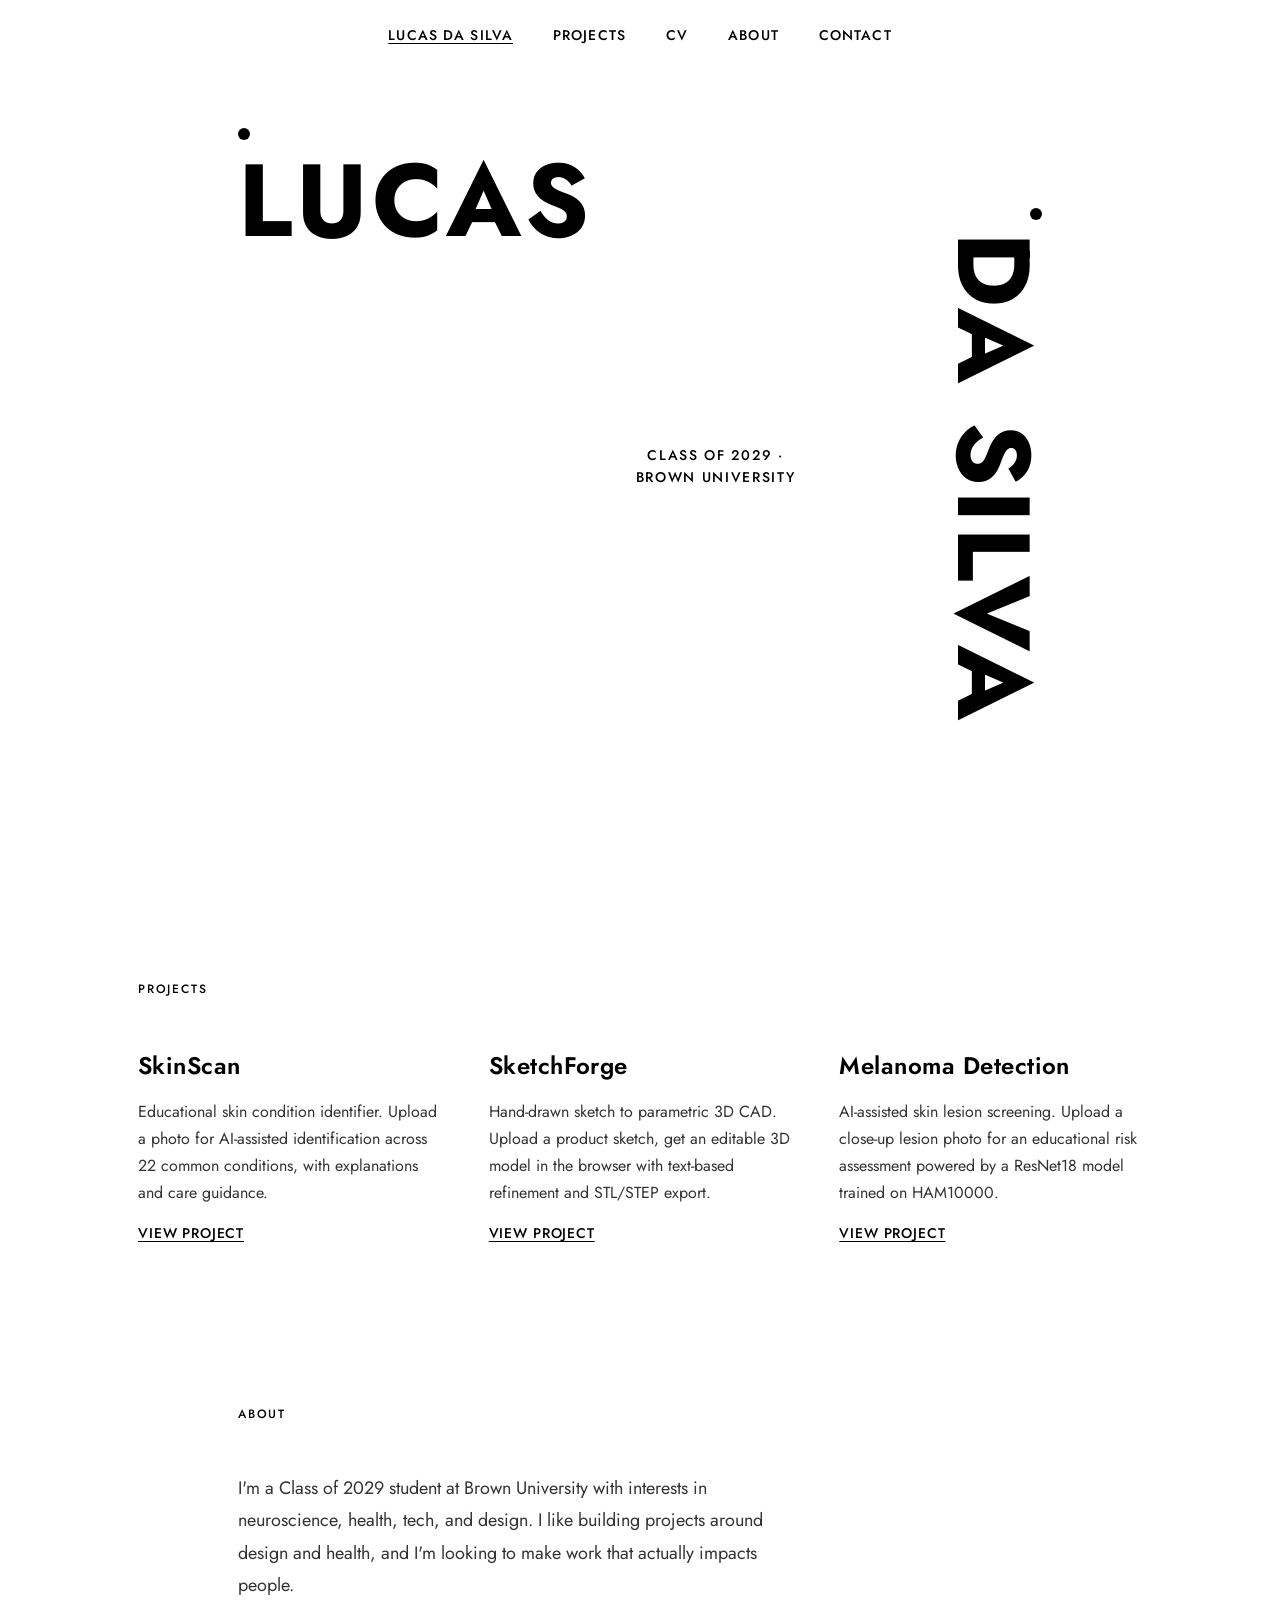
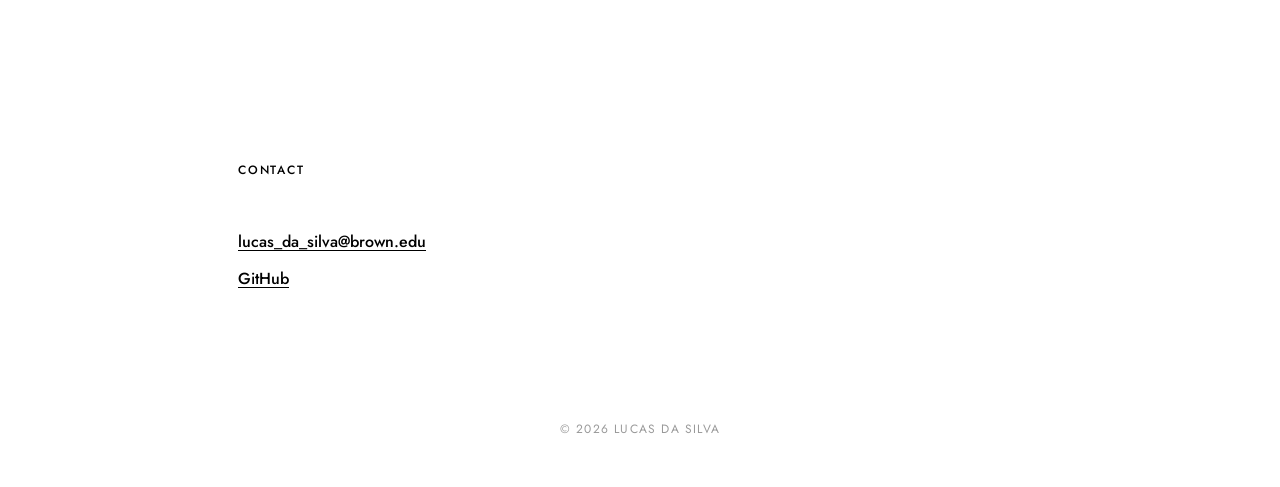
==== index.html @ 83ebcebb "Add dedicated CV page from resume. Include education, experience, leadership, skills, and coursework" ====
<!DOCTYPE html>
<html lang="en">
<head>
  <meta charset="UTF-8">
  <meta name="viewport" content="width=device-width, initial-scale=1.0">
  <title>Lucas da Silva</title>
  <link rel="preconnect" href="https://fonts.googleapis.com">
  <link rel="preconnect" href="https://fonts.gstatic.com" crossorigin>
  <link href="https://fonts.googleapis.com/css2?family=Jost:wght@400;500;600;700&display=swap" rel="stylesheet">
  <link rel="stylesheet" href="css/style.css">
</head>
<body>
  <header class="site-header">
    <nav class="nav">
      <a href="index.html" class="nav-link nav-link--active">Lucas da Silva</a>
      <a href="#projects" class="nav-link">Projects</a>
      <a href="cv.html" class="nav-link">CV</a>
      <a href="#about" class="nav-link">About</a>
      <a href="#contact" class="nav-link">Contact</a>
    </nav>
  </header>

  <main>
    <section class="hero" aria-label="Introduction">
      <div class="hero-name hero-name--left">
        <span class="hero-dot" aria-hidden="true"></span>
        <h1 class="hero-text">Lucas</h1>
      </div>

      <div class="hero-center">
        <p class="hero-tagline">Class of 2029 · Brown University</p>
      </div>

      <div class="hero-name hero-name--right">
        <span class="hero-dot" aria-hidden="true"></span>
        <h1 class="hero-text hero-text--vertical">da Silva</h1>
      </div>
    </section>

    <section id="projects" class="projects">
      <h2 class="section-label">Projects</h2>

      <div class="projects-grid">
        <article class="project">
          <h3 class="project-title">SkinScan</h3>
          <p class="project-desc">
            Educational skin condition identifier. Upload a photo for AI-assisted
            identification across 22 common conditions, with explanations and care guidance.
          </p>
          <a href="https://lucasdasilva8.github.io/skin-condition-detector/" class="project-link" target="_blank" rel="noopener noreferrer">View project</a>
        </article>

        <article class="project">
          <h3 class="project-title">SketchForge</h3>
          <p class="project-desc">
            Hand-drawn sketch to parametric 3D CAD. Upload a product sketch, get an
            editable 3D model in the browser with text-based refinement and STL/STEP export.
          </p>
          <a href="https://lucasdasilva8.github.io/sketchforge/" class="project-link" target="_blank" rel="noopener noreferrer">View project</a>
        </article>

        <article class="project">
          <h3 class="project-title">Melanoma Detection</h3>
          <p class="project-desc">
            AI-assisted skin lesion screening. Upload a close-up lesion photo for an
            educational risk assessment powered by a ResNet18 model trained on HAM10000.
          </p>
          <a href="https://lucasdasilva8.github.io/melanoma-detector/" class="project-link" target="_blank" rel="noopener noreferrer">View project</a>
        </article>
      </div>
    </section>

    <section id="about" class="about">
      <h2 class="section-label">About</h2>
      <p class="about-text">
        I'm a Class of 2029 student at Brown University with interests in neuroscience,
        health, tech, and design. I like building projects around design and health,
        and I'm looking to make work that actually impacts people.
      </p>
    </section>

    <section id="contact" class="contact">
      <h2 class="section-label">Contact</h2>
      <ul class="contact-list">
        <li><a href="mailto:lucas_da_silva@brown.edu">lucas_da_silva@brown.edu</a></li>
        <li><a href="https://github.com/lucasdasilva8" target="_blank" rel="noopener noreferrer">GitHub</a></li>
      </ul>
    </section>
  </main>

  <footer class="site-footer">
    <p>&copy; 2026 Lucas da Silva</p>
  </footer>
</body>
</html>
---- css/style.css ----
*,
*::before,
*::after {
  box-sizing: border-box;
  margin: 0;
  padding: 0;
}

html {
  scroll-behavior: smooth;
}

body {
  font-family: "Jost", sans-serif;
  font-weight: 400;
  font-size: 16px;
  line-height: 1.6;
  color: #000;
  background: #fff;
  min-height: 100vh;
}

a {
  color: inherit;
  text-decoration: underline;
  text-underline-offset: 3px;
  transition: opacity 0.2s ease;
}

a:hover {
  opacity: 0.6;
}

/* ── Header / Nav ── */

.site-header {
  position: fixed;
  top: 0;
  left: 0;
  right: 0;
  z-index: 100;
  background: #fff;
  padding: 1.5rem 2rem;
}

.nav {
  display: flex;
  justify-content: center;
  align-items: center;
  gap: 2.5rem;
  flex-wrap: wrap;
}

.nav-link {
  font-size: 0.875rem;
  font-weight: 500;
  letter-spacing: 0.08em;
  text-transform: uppercase;
  text-decoration: none;
}

.nav-link--active {
  text-decoration: underline;
}

/* ── Hero ── */

.hero {
  display: grid;
  grid-template-columns: 1fr auto 1fr;
  grid-template-rows: 1fr;
  align-items: center;
  min-height: 100vh;
  padding: 6rem 3rem 4rem;
  position: relative;
}

.hero-name {
  position: relative;
}

.hero-name--left {
  align-self: start;
  justify-self: start;
  padding-top: 2rem;
}

.hero-name--right {
  align-self: center;
  justify-self: end;
}

.hero-dot {
  display: block;
  width: 12px;
  height: 12px;
  background: #000;
  border-radius: 50%;
  margin-bottom: 0.75rem;
}

.hero-name--right .hero-dot {
  margin-left: auto;
  margin-right: 0;
}

.hero-text {
  font-size: clamp(3rem, 8vw, 7rem);
  font-weight: 700;
  letter-spacing: 0.04em;
  text-transform: uppercase;
  line-height: 0.95;
}

.hero-text--vertical {
  writing-mode: vertical-lr;
  text-orientation: mixed;
}

.hero-center {
  display: flex;
  align-items: center;
  justify-content: center;
  padding: 2rem;
}

.hero-tagline {
  font-size: 0.875rem;
  font-weight: 500;
  letter-spacing: 0.12em;
  text-transform: uppercase;
  text-align: center;
  max-width: 20ch;
}

/* ── Sections ── */

section {
  padding: 5rem 3rem;
  max-width: 900px;
  margin: 0 auto;
}

.section-label {
  font-size: 0.75rem;
  font-weight: 500;
  letter-spacing: 0.15em;
  text-transform: uppercase;
  margin-bottom: 3rem;
}

/* ── Projects ── */

.projects {
  max-width: 1100px;
}

.projects-grid {
  display: grid;
  grid-template-columns: repeat(3, 1fr);
  gap: 3rem;
}

.project {
  display: flex;
  flex-direction: column;
}

.project-title {
  font-size: 1.5rem;
  font-weight: 600;
  letter-spacing: 0.02em;
  margin-bottom: 0.75rem;
}

.project-desc {
  font-size: 1rem;
  font-weight: 400;
  line-height: 1.7;
  margin-bottom: 1rem;
  color: #333;
  flex: 1;
}

.project-link {
  font-size: 0.875rem;
  font-weight: 500;
  letter-spacing: 0.06em;
  text-transform: uppercase;
}

/* ── About ── */

.about-text {
  font-size: 1.125rem;
  line-height: 1.8;
  max-width: 50ch;
  color: #333;
}

/* ── Contact ── */

.contact-list {
  list-style: none;
  display: flex;
  flex-direction: column;
  gap: 0.75rem;
}

.contact-list a {
  font-size: 1rem;
  font-weight: 500;
}

/* ── CV page ── */

.cv-page {
  max-width: 820px;
  margin: 0 auto;
  padding: 7rem 3rem 4rem;
}

.cv-header {
  margin-bottom: 4rem;
}

.cv-title {
  font-size: clamp(2rem, 5vw, 3rem);
  font-weight: 700;
  letter-spacing: 0.04em;
  text-transform: uppercase;
  line-height: 1.1;
  margin-bottom: 0.75rem;
}

.cv-subtitle {
  font-size: 0.875rem;
  font-weight: 500;
  letter-spacing: 0.1em;
  text-transform: uppercase;
  margin-bottom: 0.75rem;
  color: #333;
}

.cv-contact {
  font-size: 0.9375rem;
  color: #333;
}

.cv-section {
  padding: 0;
  max-width: none;
  margin: 0 0 3.5rem;
}

.cv-section .section-label {
  margin-bottom: 1.75rem;
  padding-bottom: 0.75rem;
  border-bottom: 1px solid #000;
}

.cv-entry {
  margin-bottom: 2.25rem;
}

.cv-entry:last-child {
  margin-bottom: 0;
}

.cv-entry-head {
  display: flex;
  justify-content: space-between;
  align-items: flex-start;
  gap: 1.5rem;
  margin-bottom: 0.75rem;
}

.cv-org {
  font-size: 1.0625rem;
  font-weight: 600;
  letter-spacing: 0.01em;
  margin-bottom: 0.25rem;
}

.cv-role {
  font-size: 0.9375rem;
  color: #333;
}

.cv-meta {
  flex-shrink: 0;
  font-size: 0.8125rem;
  font-weight: 500;
  letter-spacing: 0.04em;
  text-align: right;
  white-space: nowrap;
  color: #555;
}

.cv-bullets {
  list-style: none;
  padding: 0;
}

.cv-bullets li {
  position: relative;
  padding-left: 1rem;
  margin-bottom: 0.4rem;
  font-size: 0.9375rem;
  line-height: 1.65;
  color: #333;
}

.cv-bullets li::before {
  content: "";
  position: absolute;
  left: 0;
  top: 0.65em;
  width: 4px;
  height: 4px;
  background: #000;
  border-radius: 50%;
}

.cv-skills p {
  font-size: 0.9375rem;
  line-height: 1.7;
  color: #333;
  margin-bottom: 0.85rem;
}

.cv-skills p:last-child {
  margin-bottom: 0;
}

.cv-skill-label {
  display: inline-block;
  min-width: 6.5rem;
  font-weight: 600;
  color: #000;
  margin-right: 0.5rem;
}

.cv-coursework {
  font-size: 0.9375rem;
  line-height: 1.7;
  color: #333;
}

/* ── Footer ── */

.site-footer {
  padding: 3rem;
  text-align: center;
}

.site-footer p {
  font-size: 0.75rem;
  letter-spacing: 0.1em;
  text-transform: uppercase;
  color: #999;
}

/* ── Responsive ── */

@media (max-width: 1024px) {
  .projects-grid {
    grid-template-columns: repeat(2, 1fr);
  }
}

@media (max-width: 768px) {
  .site-header {
    padding: 1rem 1.5rem;
  }

  .nav {
    gap: 1.25rem;
  }

  .nav-link {
    font-size: 0.75rem;
  }

  .hero {
    grid-template-columns: 1fr;
    grid-template-rows: auto auto auto;
    gap: 2rem;
    padding: 5rem 1.5rem 3rem;
    min-height: auto;
  }

  .hero-name--left,
  .hero-name--right {
    justify-self: start;
    align-self: start;
    padding-top: 0;
  }

  .hero-text--vertical {
    writing-mode: horizontal-tb;
    text-orientation: mixed;
  }

  .hero-name--right .hero-dot {
    margin-left: 0;
  }

  .hero-center {
    order: 3;
    justify-content: flex-start;
    padding: 0;
  }

  .hero-tagline {
    text-align: left;
  }

  section {
    padding: 3rem 1.5rem;
  }

  .projects-grid {
    grid-template-columns: 1fr;
    gap: 3rem;
  }

  .cv-page {
    padding: 5rem 1.5rem 3rem;
  }

  .cv-entry-head {
    flex-direction: column;
    gap: 0.35rem;
  }

  .cv-meta {
    text-align: left;
    white-space: normal;
  }
}

@media (max-width: 480px) {
  .hero-text {
    font-size: 2.5rem;
  }

  .nav {
    gap: 1rem;
  }
}
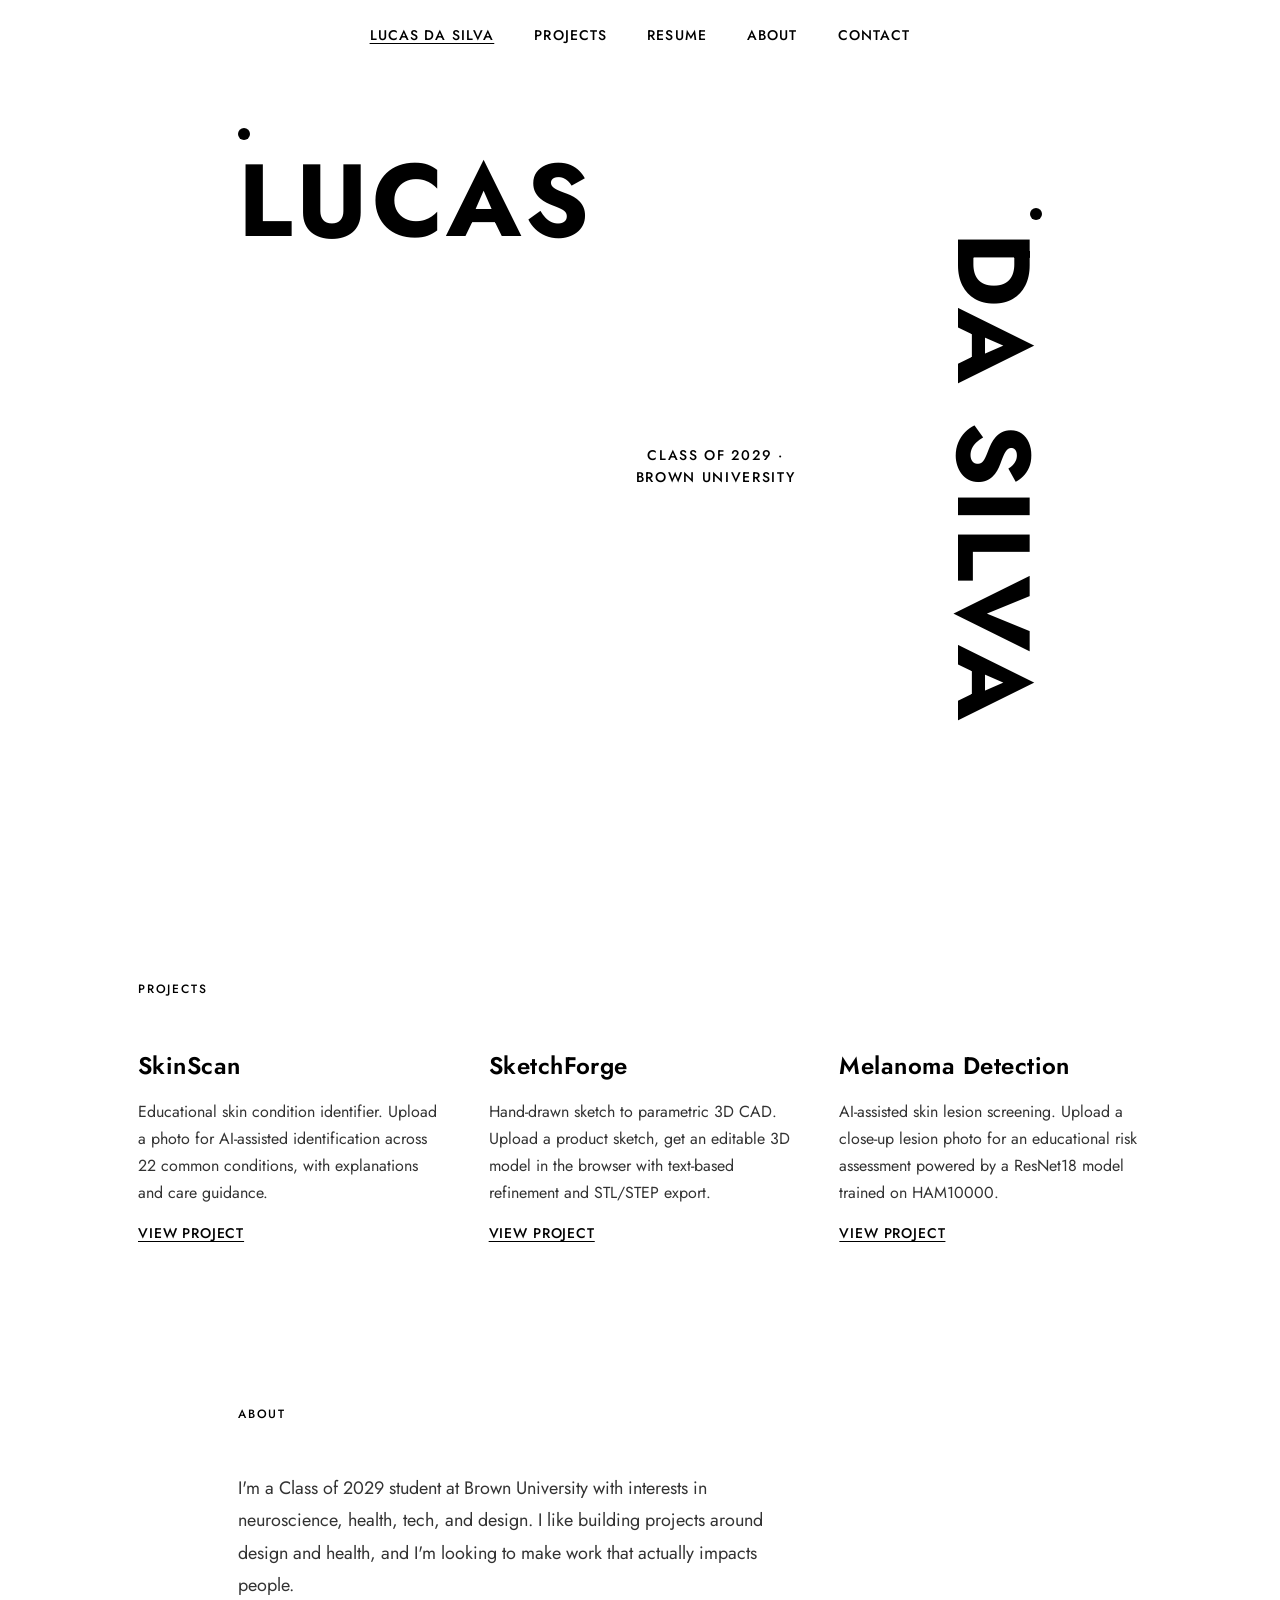
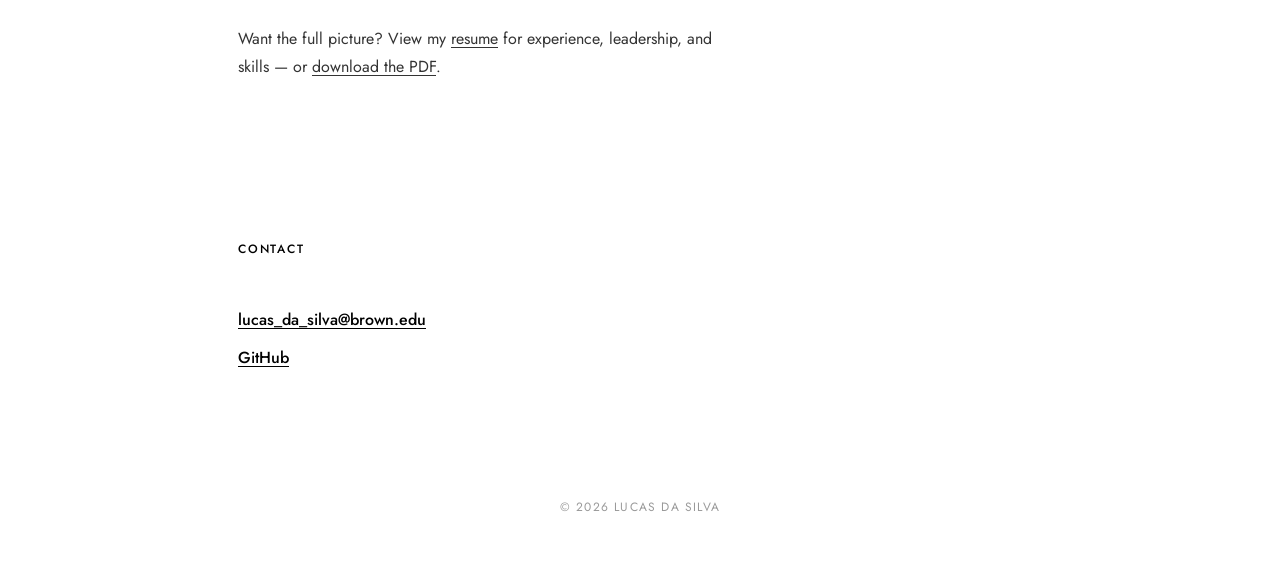
==== commit 9f1ae8bb: "Rename CV to Resume and highlight it near About. Make the resume easier to find in the nav and with " ====
--- a/index.html
+++ b/index.html
@@ -14,7 +14,7 @@
     <nav class="nav">
       <a href="index.html" class="nav-link nav-link--active">Lucas da Silva</a>
       <a href="#projects" class="nav-link">Projects</a>
-      <a href="cv.html" class="nav-link">CV</a>
+      <a href="resume.html" class="nav-link">Resume</a>
       <a href="#about" class="nav-link">About</a>
       <a href="#contact" class="nav-link">Contact</a>
     </nav>
@@ -77,6 +77,12 @@
         health, tech, and design. I like building projects around design and health,
         and I'm looking to make work that actually impacts people.
       </p>
+      <p class="about-resume">
+        Want the full picture? View my
+        <a href="resume.html">resume</a>
+        for experience, leadership, and skills — or
+        <a href="assets/Lucas-Da-Silva-Resume.pdf" download>download the PDF</a>.
+      </p>
     </section>
 
     <section id="contact" class="contact">
--- a/css/style.css
+++ b/css/style.css
@@ -194,6 +194,14 @@
 .about-text {
   font-size: 1.125rem;
   line-height: 1.8;
+  max-width: 50ch;
+  color: #333;
+}
+
+.about-resume {
+  margin-top: 1.5rem;
+  font-size: 1rem;
+  line-height: 1.7;
   max-width: 50ch;
   color: #333;
 }
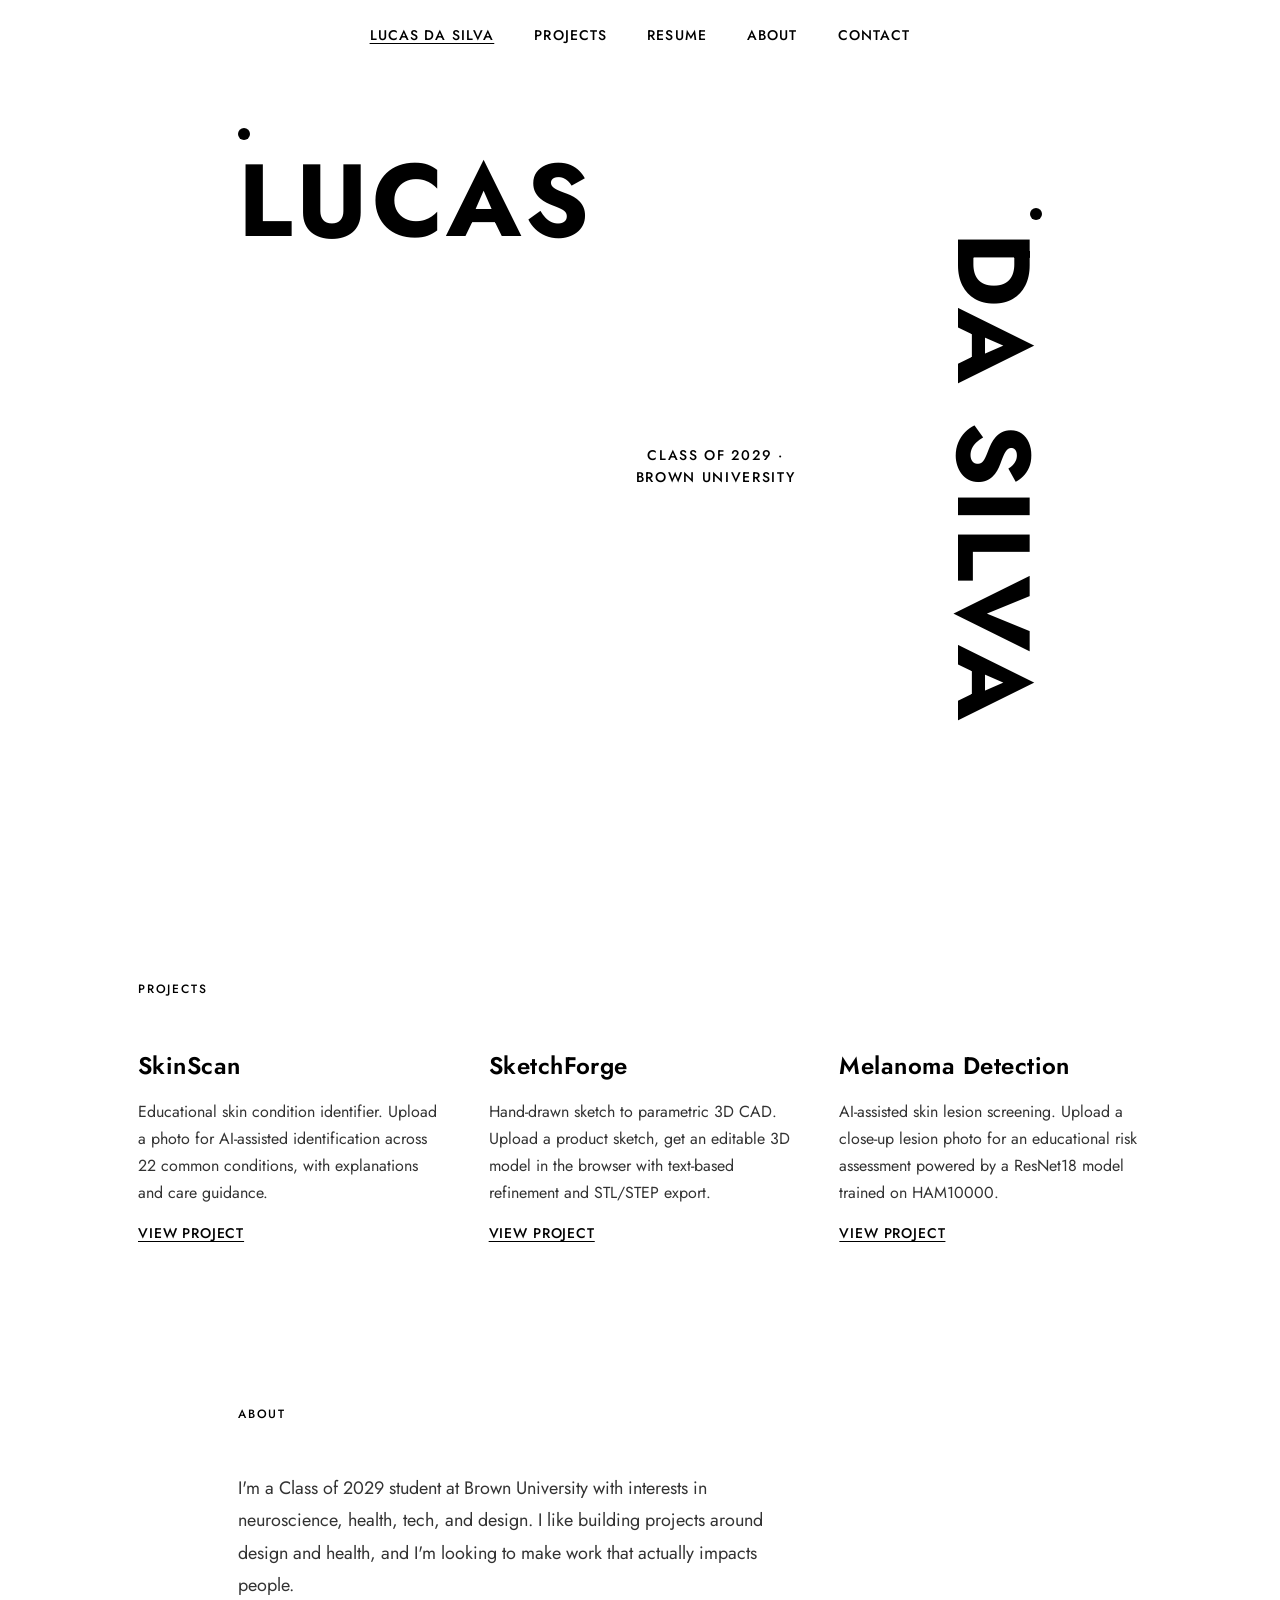
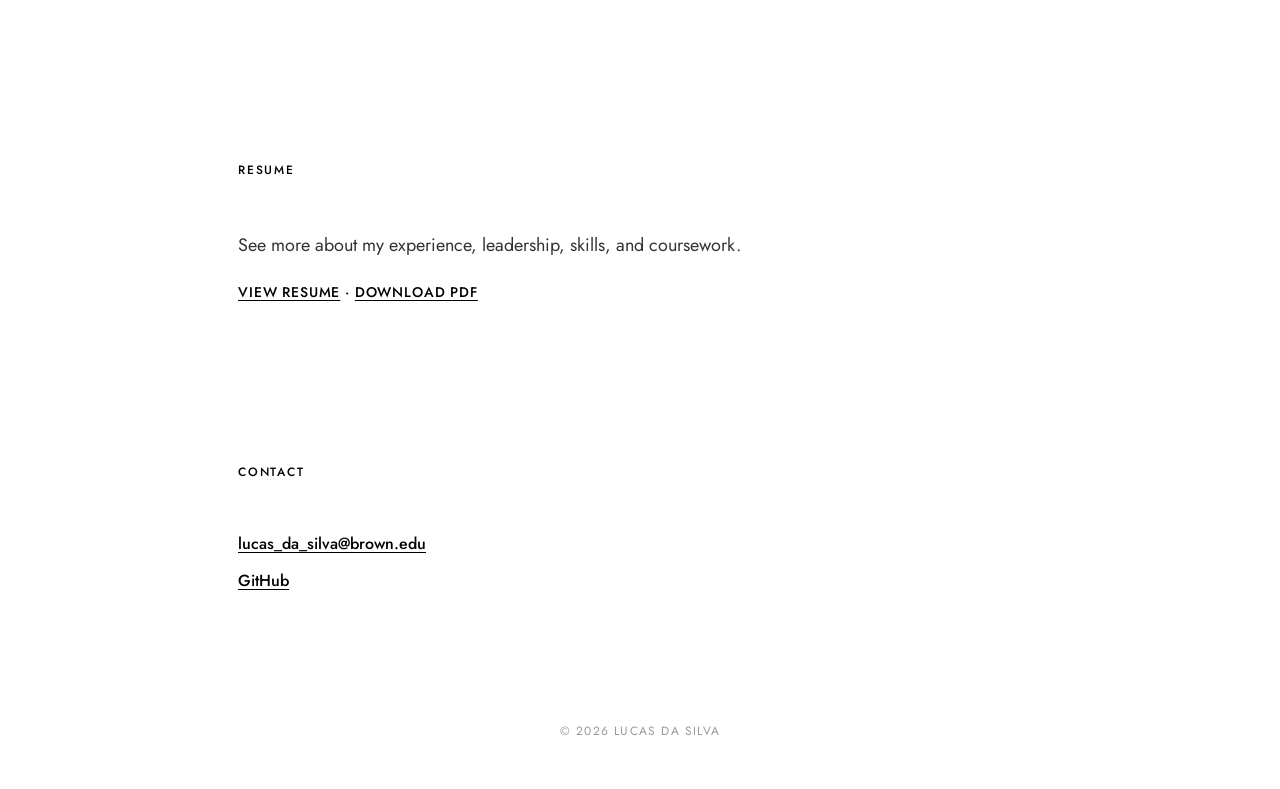
==== commit bd1321cc: "Add a Resume section under About on the homepage. Point visitors to experience, leadership, and skil" ====
--- a/index.html
+++ b/index.html
@@ -14,7 +14,7 @@
     <nav class="nav">
       <a href="index.html" class="nav-link nav-link--active">Lucas da Silva</a>
       <a href="#projects" class="nav-link">Projects</a>
-      <a href="resume.html" class="nav-link">Resume</a>
+      <a href="#resume" class="nav-link">Resume</a>
       <a href="#about" class="nav-link">About</a>
       <a href="#contact" class="nav-link">Contact</a>
     </nav>
@@ -77,11 +77,17 @@
         health, tech, and design. I like building projects around design and health,
         and I'm looking to make work that actually impacts people.
       </p>
-      <p class="about-resume">
-        Want the full picture? View my
-        <a href="resume.html">resume</a>
-        for experience, leadership, and skills — or
-        <a href="assets/Lucas-Da-Silva-Resume.pdf" download>download the PDF</a>.
+    </section>
+
+    <section id="resume" class="resume-teaser">
+      <h2 class="section-label">Resume</h2>
+      <p class="about-text">
+        See more about my experience, leadership, skills, and coursework.
+      </p>
+      <p class="resume-teaser-links">
+        <a href="resume.html">View resume</a>
+        ·
+        <a href="assets/Lucas-Da-Silva-Resume.pdf" download>Download PDF</a>
       </p>
     </section>
 
--- a/css/style.css
+++ b/css/style.css
@@ -198,12 +198,12 @@
   color: #333;
 }
 
-.about-resume {
-  margin-top: 1.5rem;
-  font-size: 1rem;
-  line-height: 1.7;
-  max-width: 50ch;
-  color: #333;
+.resume-teaser-links {
+  margin-top: 1.25rem;
+  font-size: 0.875rem;
+  font-weight: 500;
+  letter-spacing: 0.06em;
+  text-transform: uppercase;
 }
 
 /* ── Contact ── */
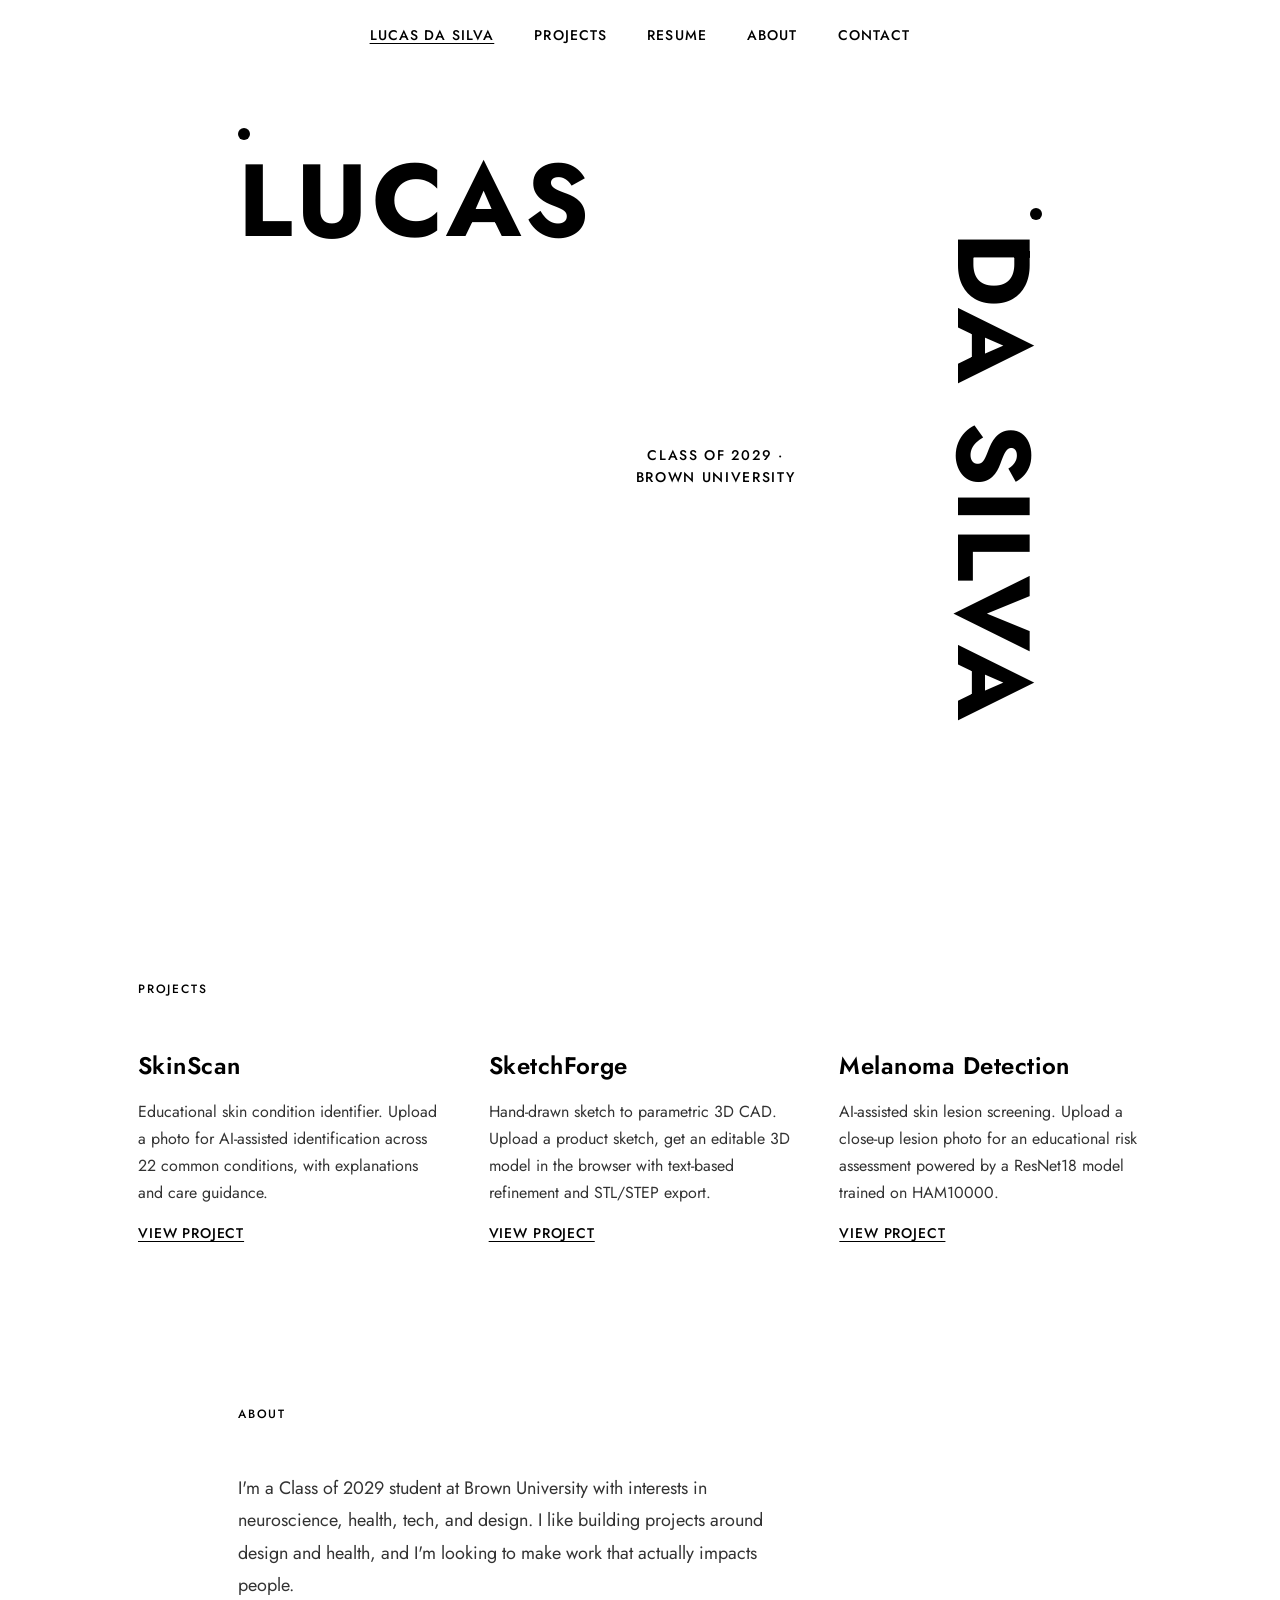
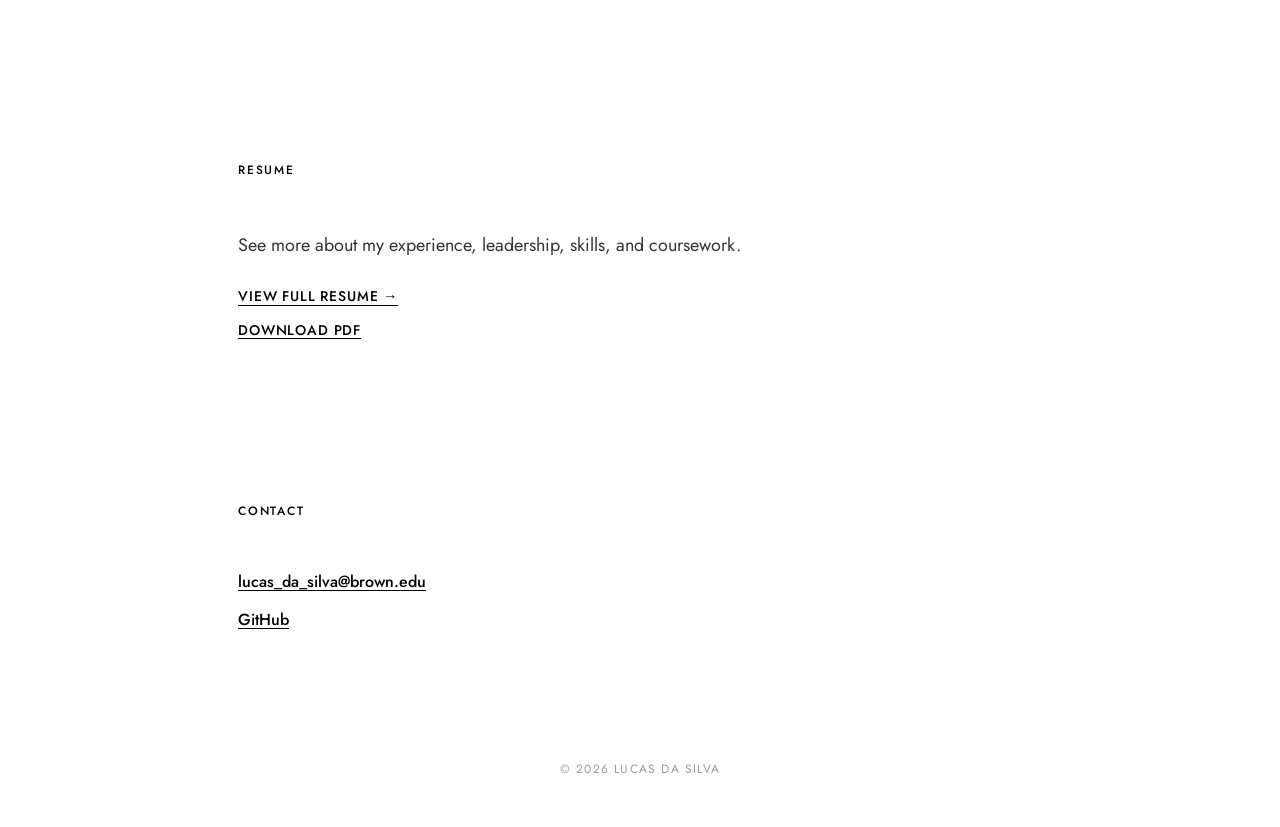
==== commit 1693003e: "Make the homepage Resume section easier to find. Clarify the call-to-action and add scroll padding s" ====
--- a/index.html
+++ b/index.html
@@ -85,8 +85,9 @@
         See more about my experience, leadership, skills, and coursework.
       </p>
       <p class="resume-teaser-links">
-        <a href="resume.html">View resume</a>
-        ·
+        <a class="resume-cta" href="resume.html">View full resume →</a>
+      </p>
+      <p class="resume-teaser-links resume-teaser-links--secondary">
         <a href="assets/Lucas-Da-Silva-Resume.pdf" download>Download PDF</a>
       </p>
     </section>
--- a/css/style.css
+++ b/css/style.css
@@ -8,6 +8,7 @@
 
 html {
   scroll-behavior: smooth;
+  scroll-padding-top: 5rem;
 }
 
 body {
@@ -199,11 +200,20 @@
 }
 
 .resume-teaser-links {
-  margin-top: 1.25rem;
+  margin-top: 1.5rem;
   font-size: 0.875rem;
   font-weight: 500;
   letter-spacing: 0.06em;
   text-transform: uppercase;
+}
+
+.resume-teaser-links--secondary {
+  margin-top: 0.75rem;
+}
+
+.resume-cta {
+  text-decoration: underline;
+  text-underline-offset: 4px;
 }
 
 /* ── Contact ── */
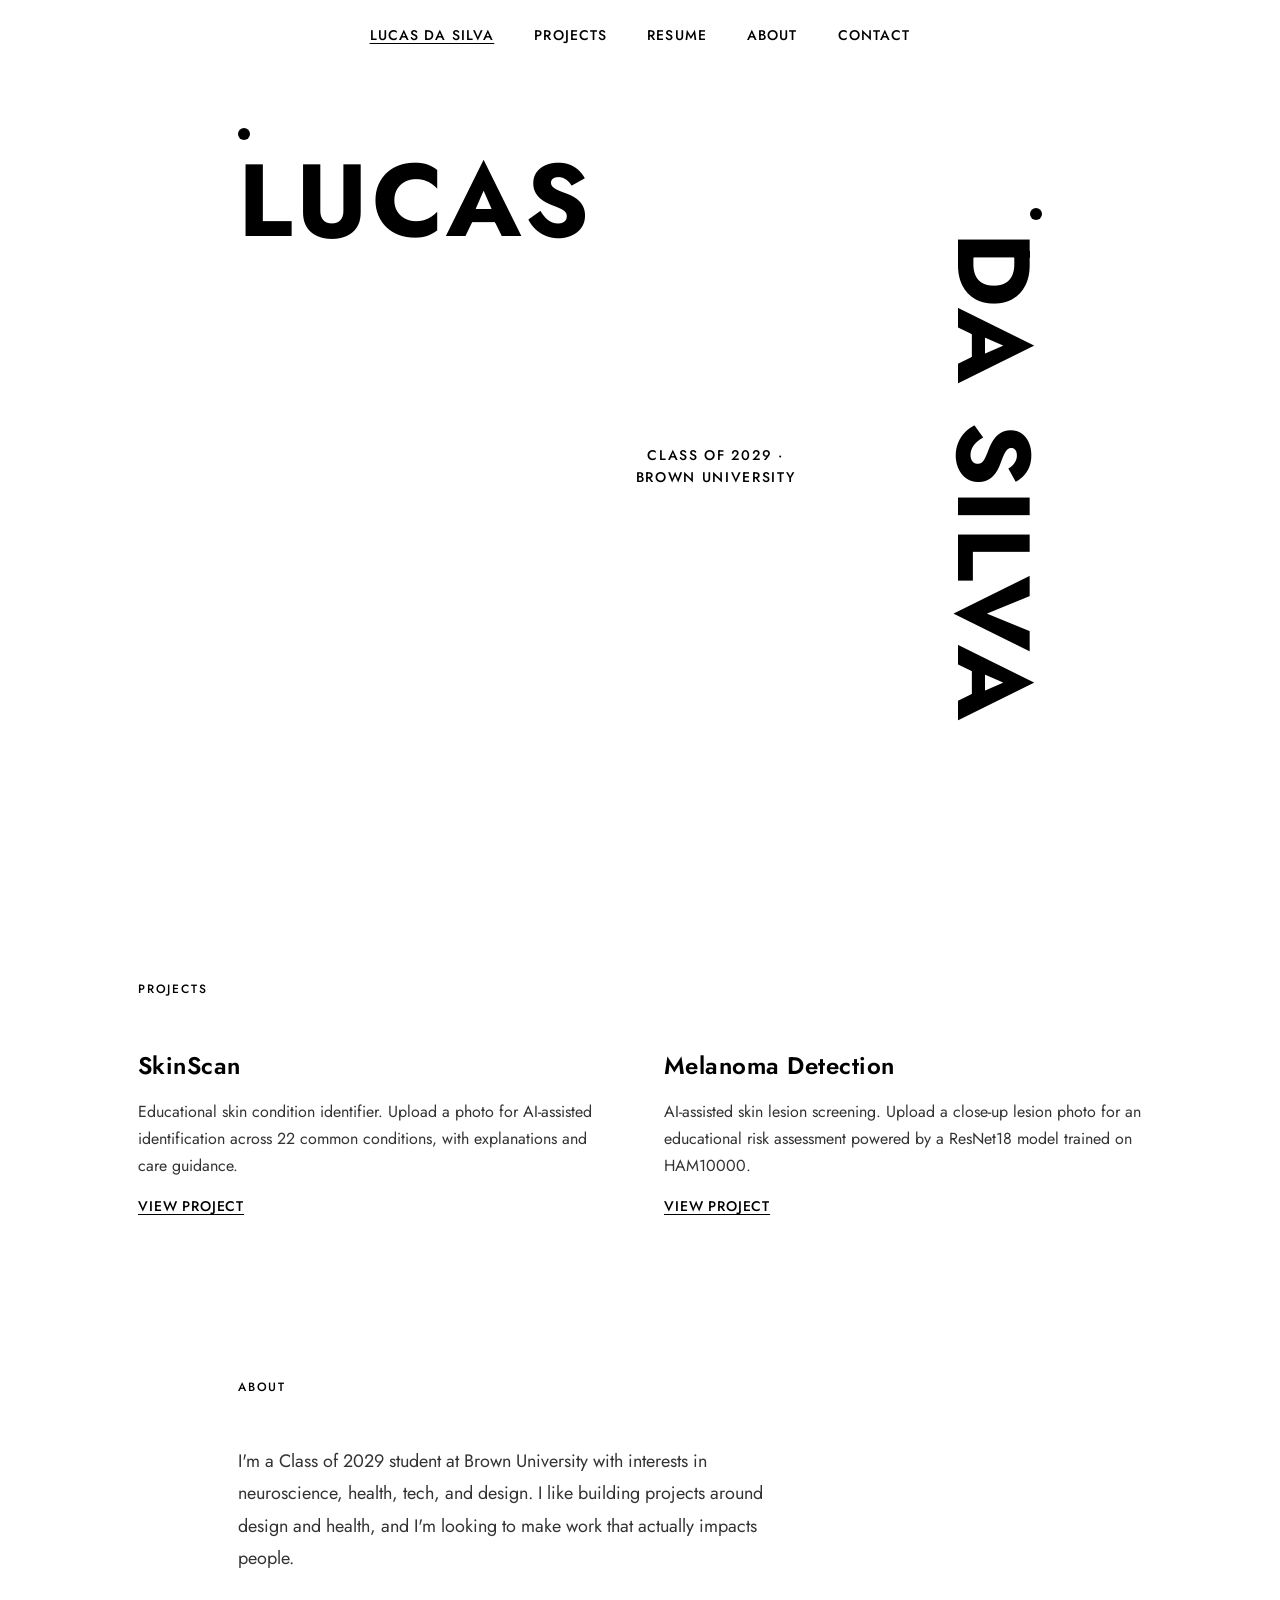
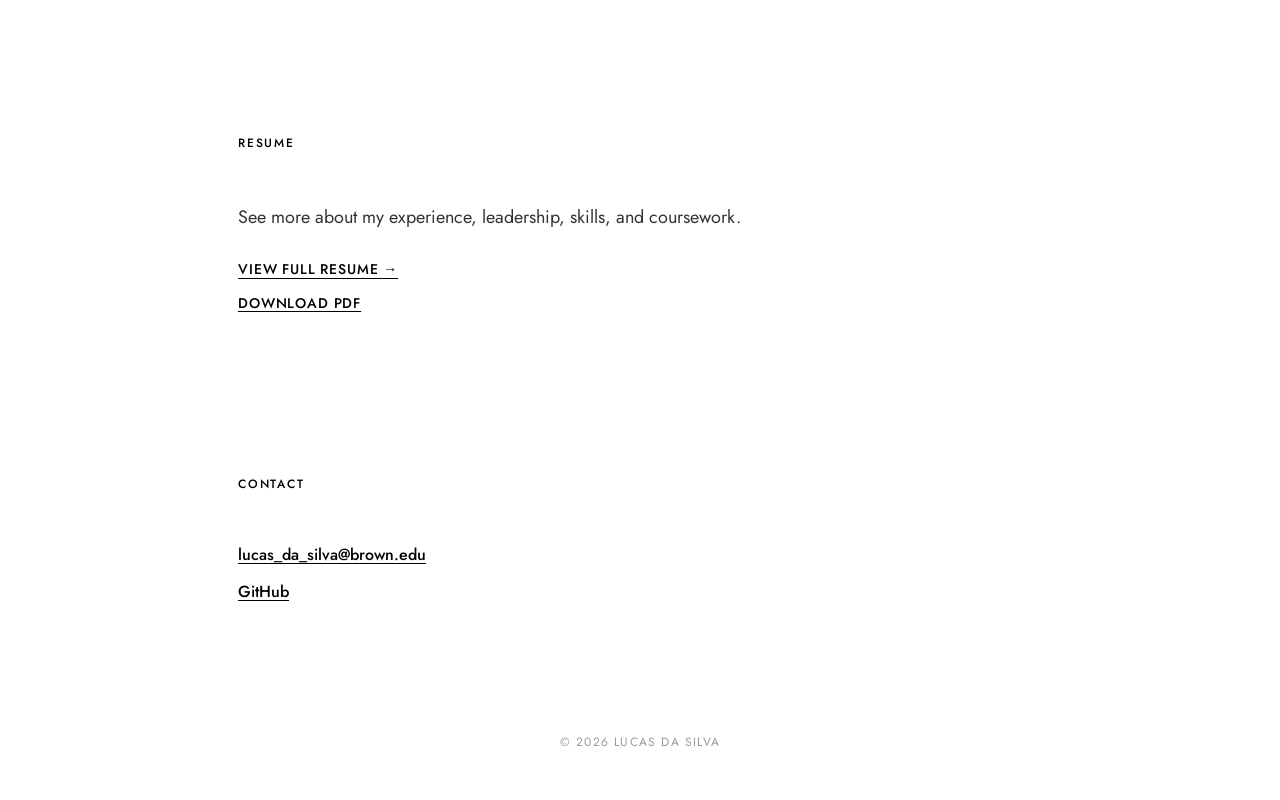
==== commit 778a77c7: "Remove SketchForge from the projects section for now. Co-authored-by: Cursor <cursoragent@cursor.com" ====
--- a/index.html
+++ b/index.html
@@ -51,15 +51,6 @@
         </article>
 
         <article class="project">
-          <h3 class="project-title">SketchForge</h3>
-          <p class="project-desc">
-            Hand-drawn sketch to parametric 3D CAD. Upload a product sketch, get an
-            editable 3D model in the browser with text-based refinement and STL/STEP export.
-          </p>
-          <a href="https://lucasdasilva8.github.io/sketchforge/" class="project-link" target="_blank" rel="noopener noreferrer">View project</a>
-        </article>
-
-        <article class="project">
           <h3 class="project-title">Melanoma Detection</h3>
           <p class="project-desc">
             AI-assisted skin lesion screening. Upload a close-up lesion photo for an
--- a/css/style.css
+++ b/css/style.css
@@ -158,7 +158,7 @@
 
 .projects-grid {
   display: grid;
-  grid-template-columns: repeat(3, 1fr);
+  grid-template-columns: 1fr 1fr;
   gap: 3rem;
 }
 
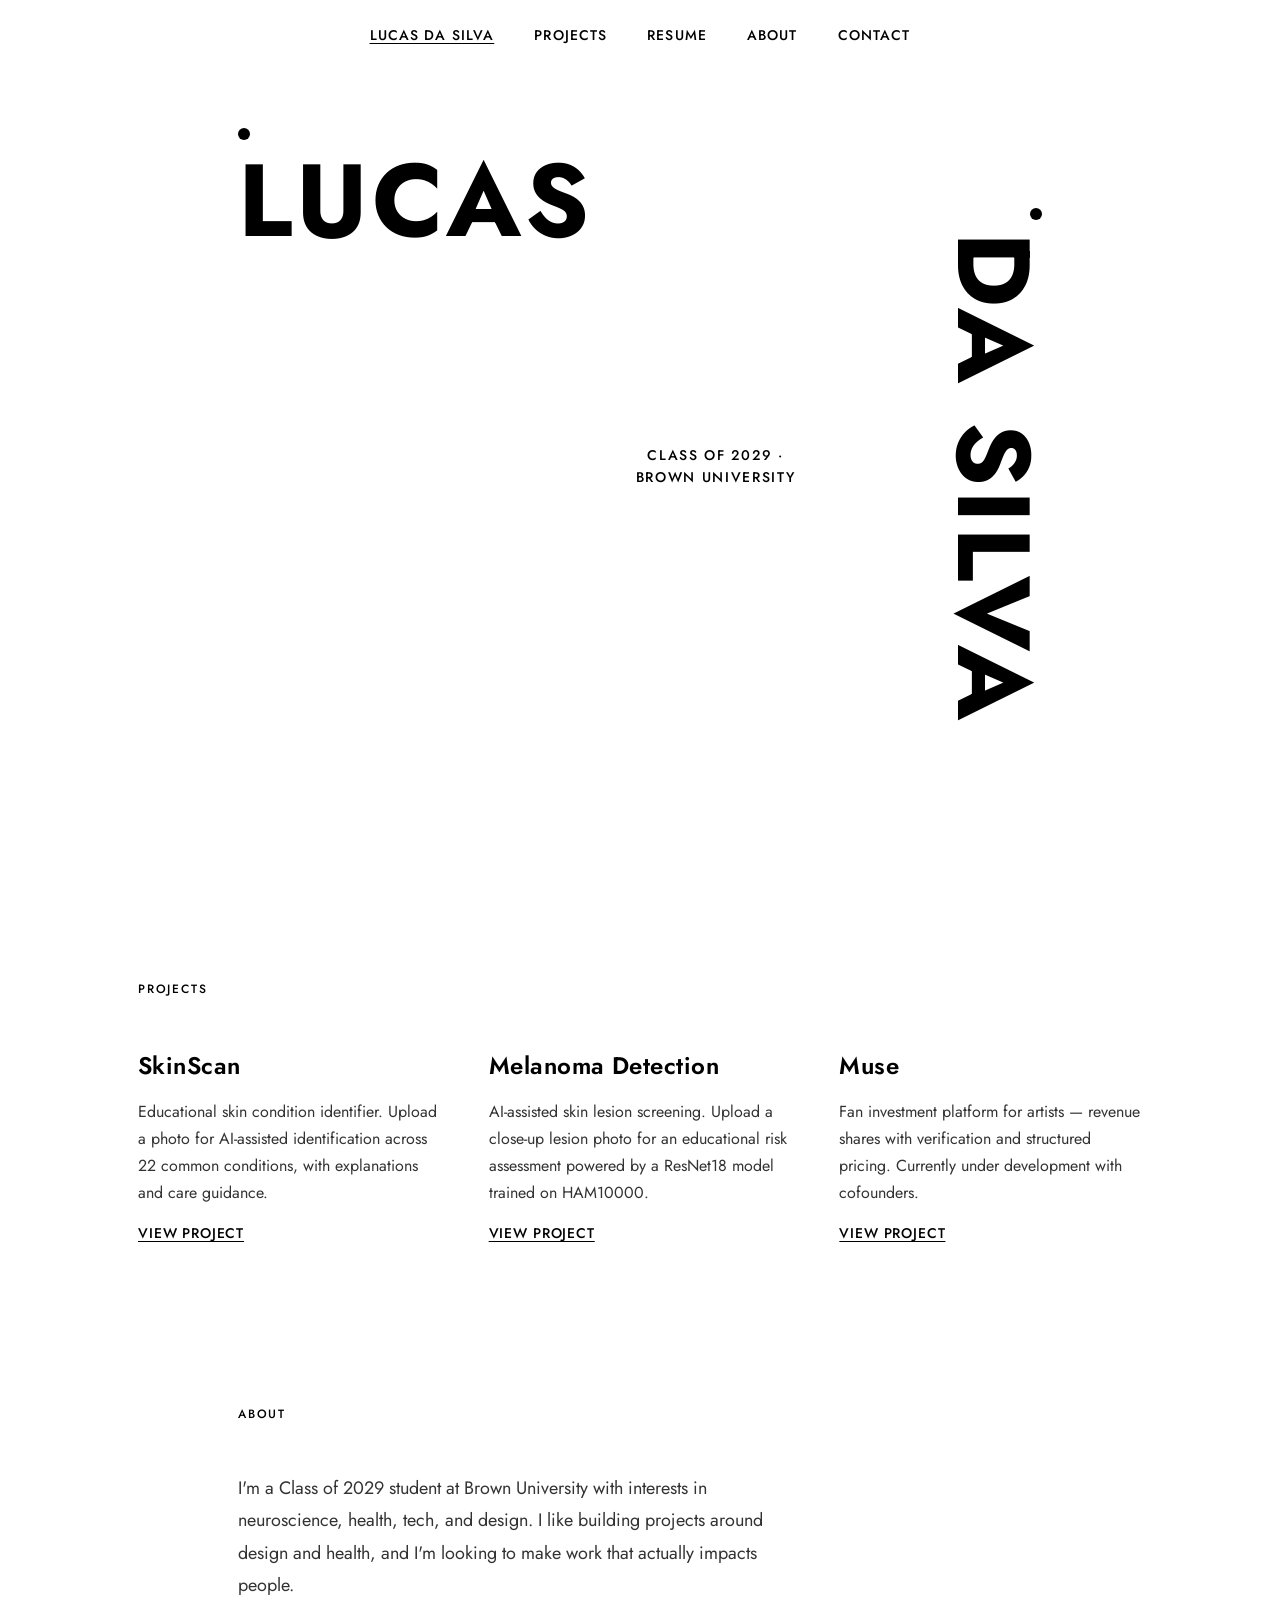
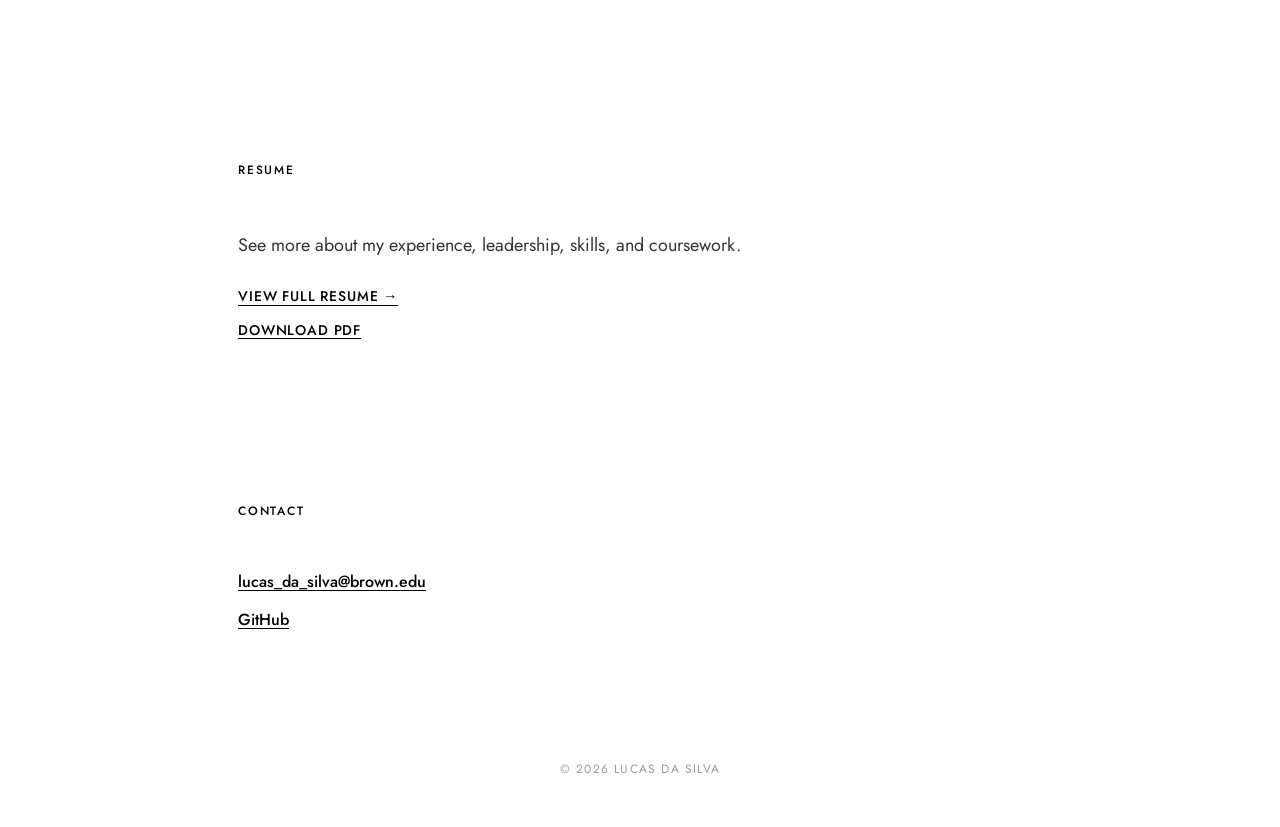
==== commit 9e8e3e17: "Add Muse to projects as under development with cofounders. Co-authored-by: Cursor <cursoragent@curso" ====
--- a/index.html
+++ b/index.html
@@ -58,6 +58,15 @@
           </p>
           <a href="https://lucasdasilva8.github.io/melanoma-detector/" class="project-link" target="_blank" rel="noopener noreferrer">View project</a>
         </article>
+
+        <article class="project">
+          <h3 class="project-title">Muse</h3>
+          <p class="project-desc">
+            Fan investment platform for artists — revenue shares with verification and
+            structured pricing. Currently under development with cofounders.
+          </p>
+          <a href="https://lucasdasilva8.github.io/Muse/" class="project-link" target="_blank" rel="noopener noreferrer">View project</a>
+        </article>
       </div>
     </section>
 
--- a/css/style.css
+++ b/css/style.css
@@ -158,7 +158,7 @@
 
 .projects-grid {
   display: grid;
-  grid-template-columns: 1fr 1fr;
+  grid-template-columns: repeat(3, 1fr);
   gap: 3rem;
 }
 
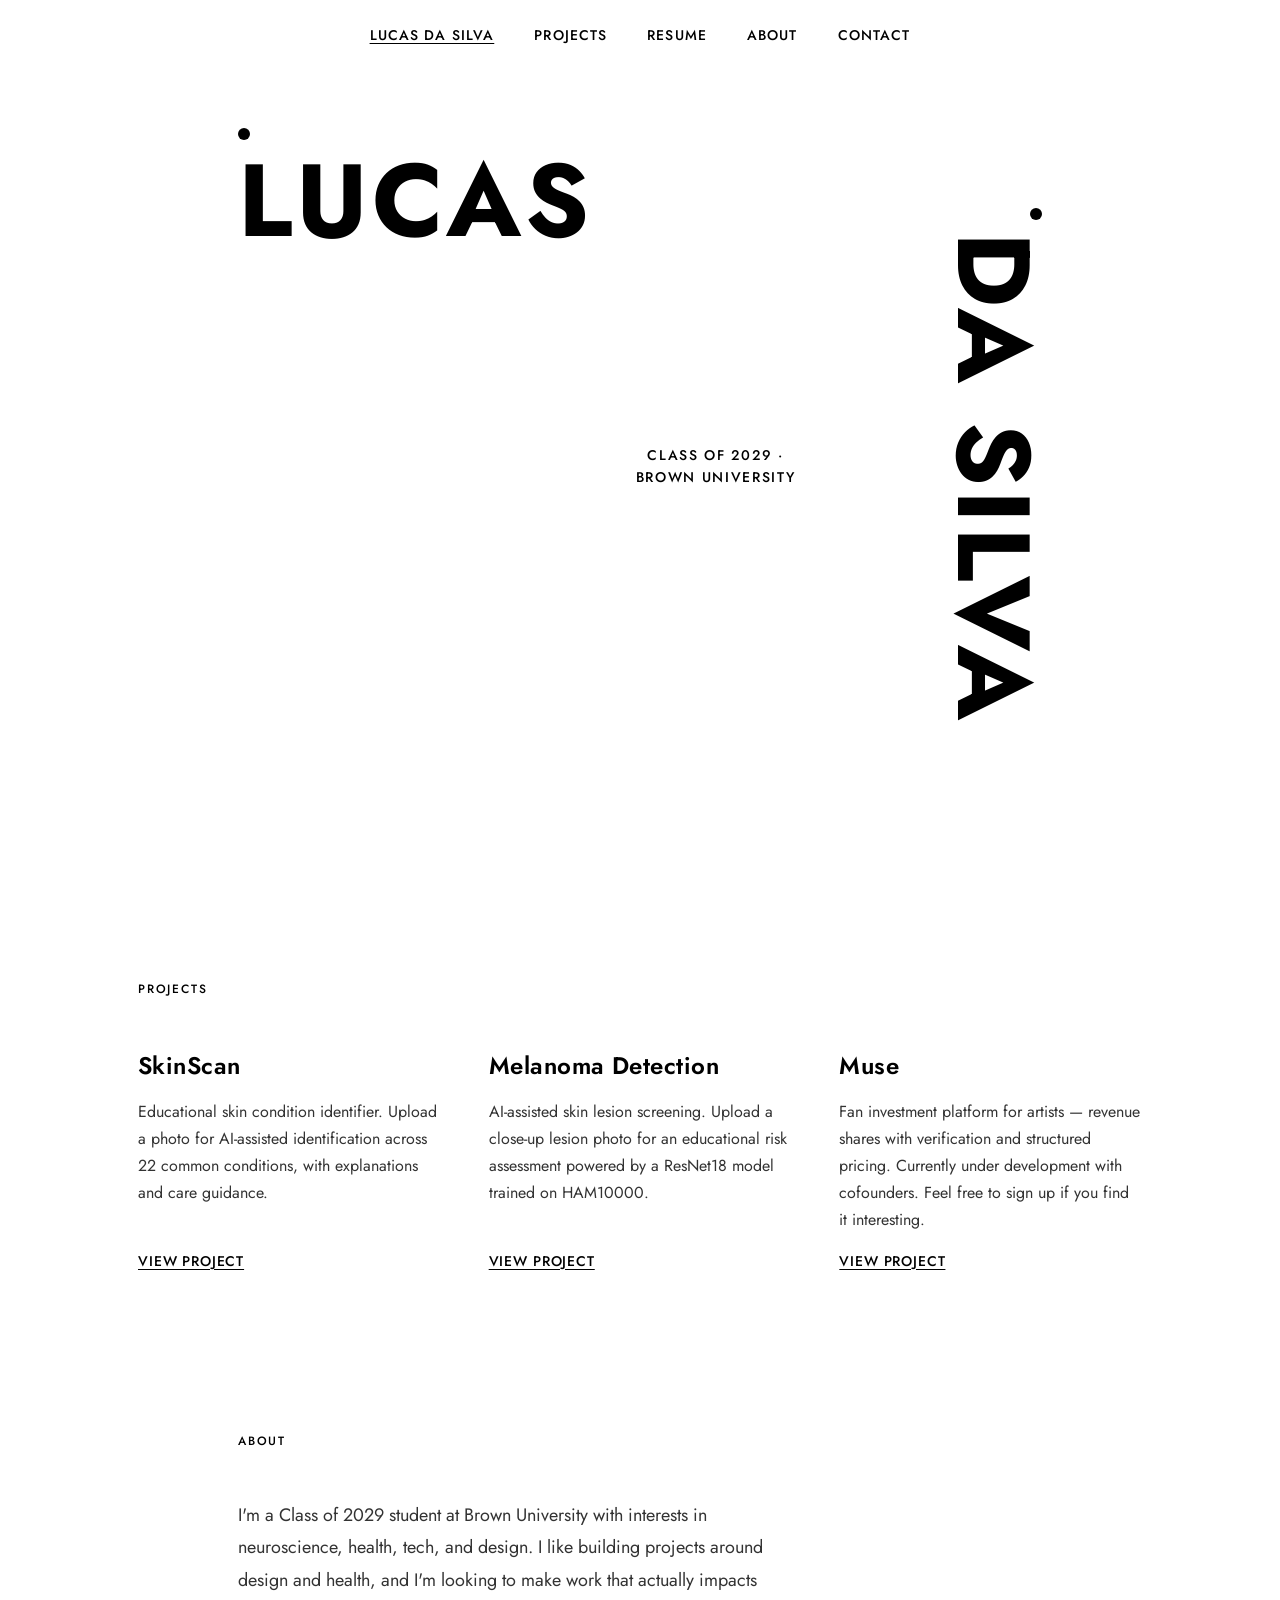
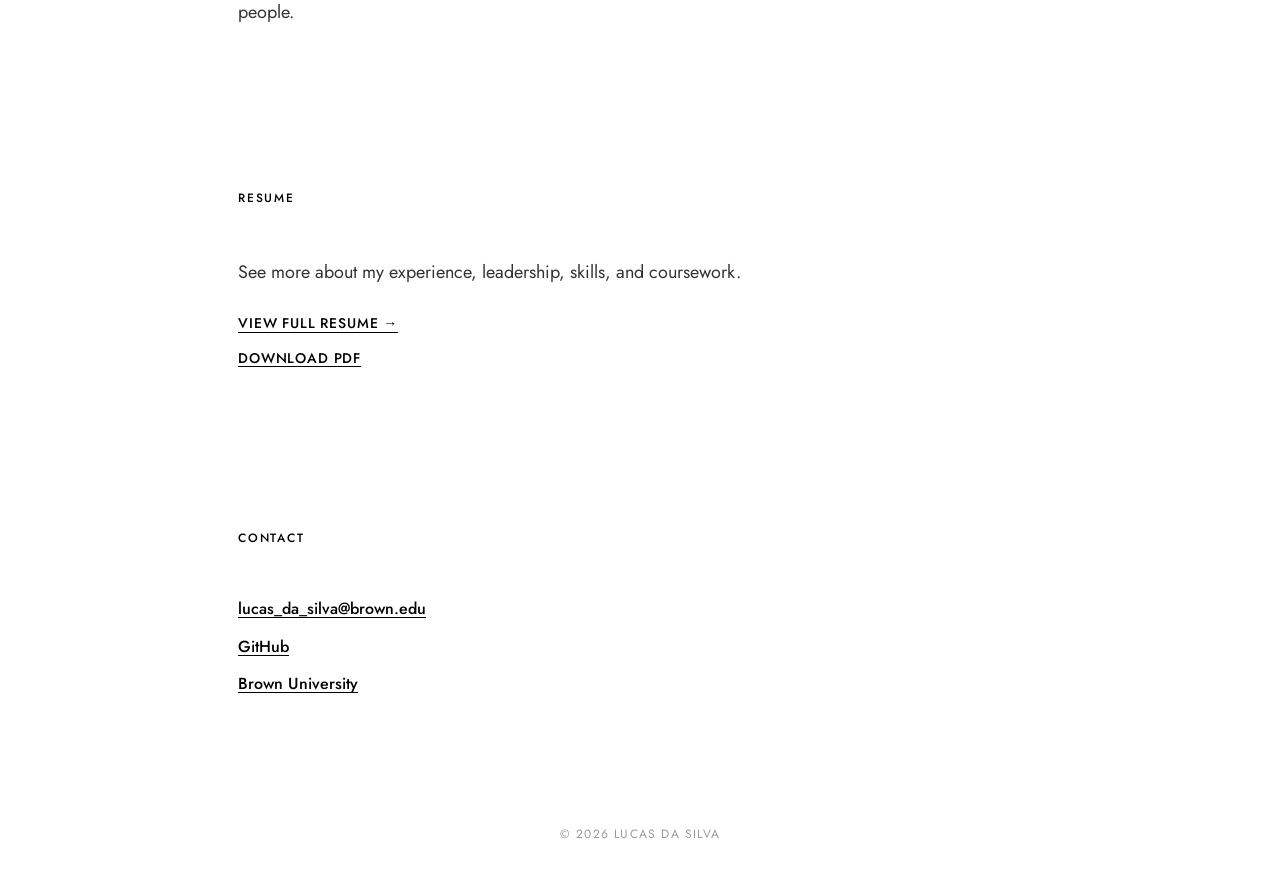
==== commit aa87ee52: "Add Muse signup note and Brown University contact link. Co-authored-by: Cursor <cursoragent@cursor.c" ====
--- a/index.html
+++ b/index.html
@@ -64,6 +64,7 @@
           <p class="project-desc">
             Fan investment platform for artists — revenue shares with verification and
             structured pricing. Currently under development with cofounders.
+            Feel free to sign up if you find it interesting.
           </p>
           <a href="https://lucasdasilva8.github.io/Muse/" class="project-link" target="_blank" rel="noopener noreferrer">View project</a>
         </article>
@@ -97,6 +98,7 @@
       <ul class="contact-list">
         <li><a href="mailto:lucas_da_silva@brown.edu">lucas_da_silva@brown.edu</a></li>
         <li><a href="https://github.com/lucasdasilva8" target="_blank" rel="noopener noreferrer">GitHub</a></li>
+        <li><a href="https://www.brown.edu/" target="_blank" rel="noopener noreferrer">Brown University</a></li>
       </ul>
     </section>
   </main>
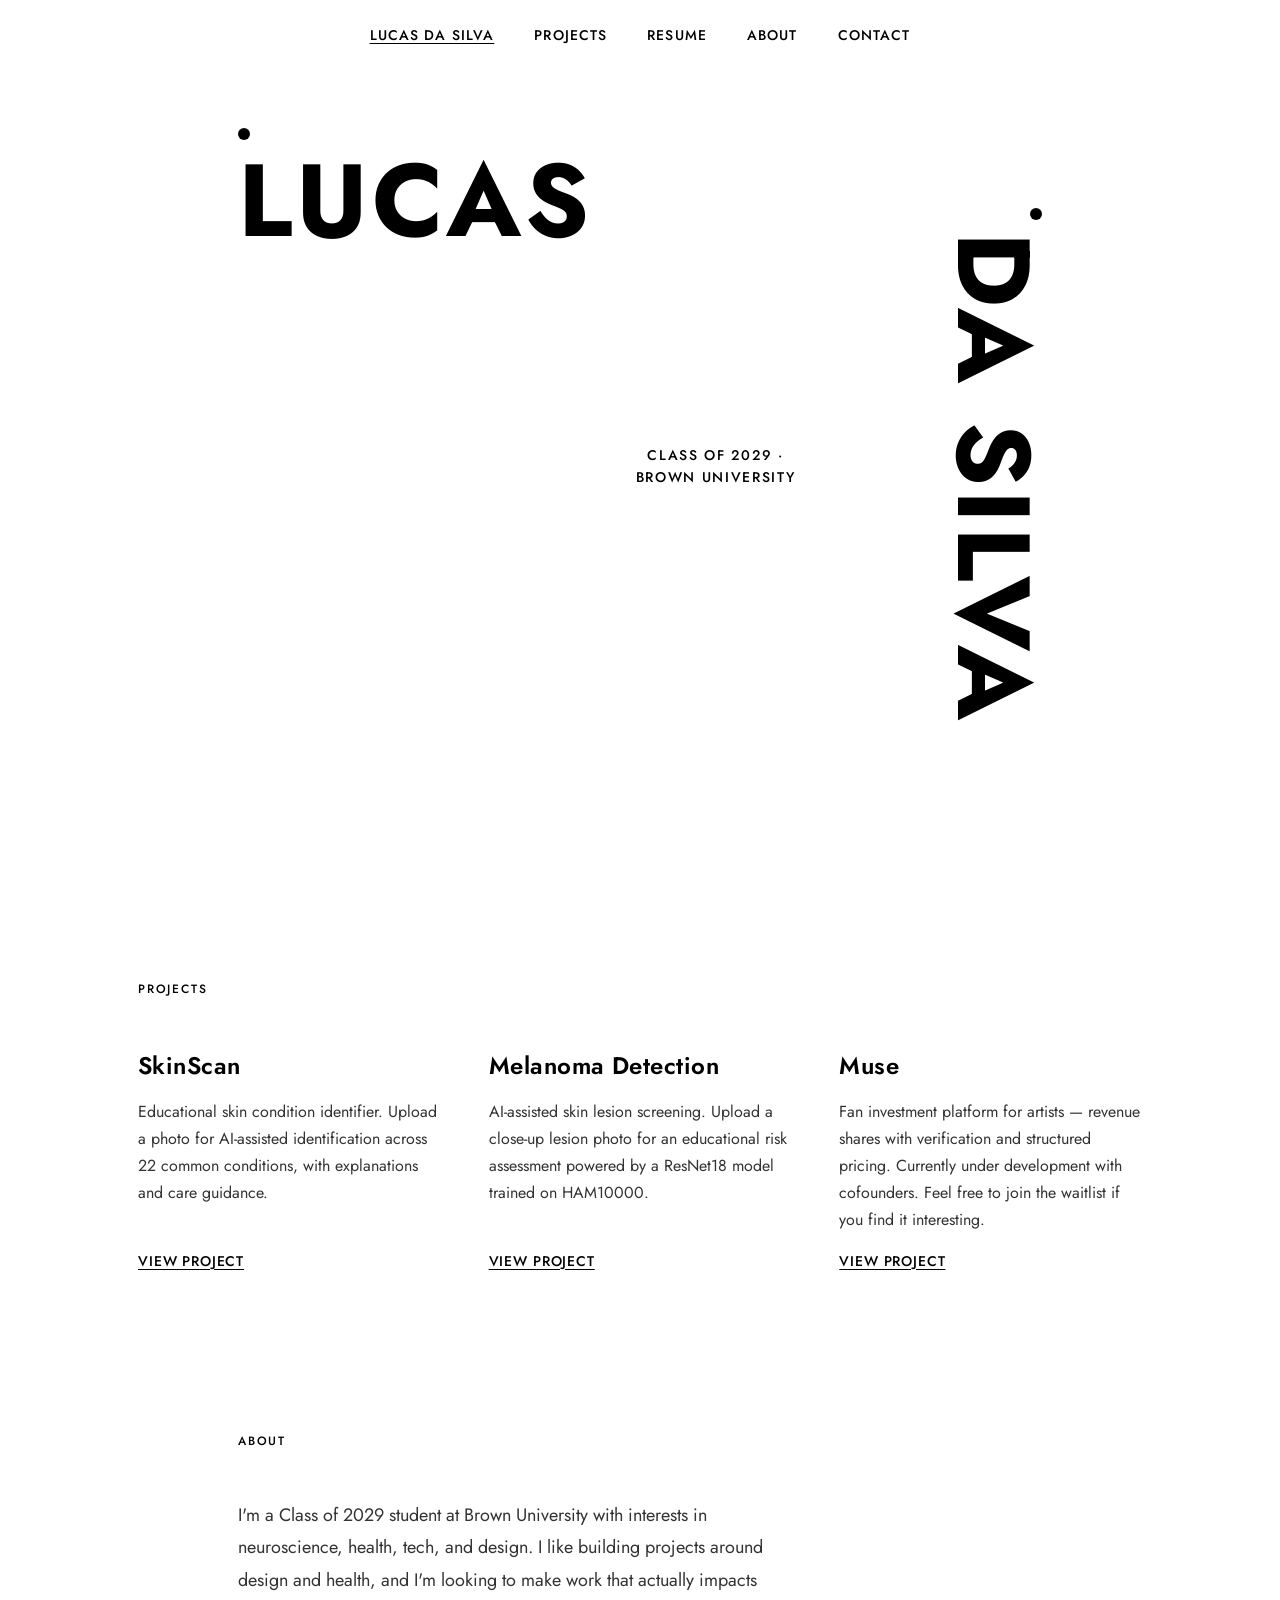
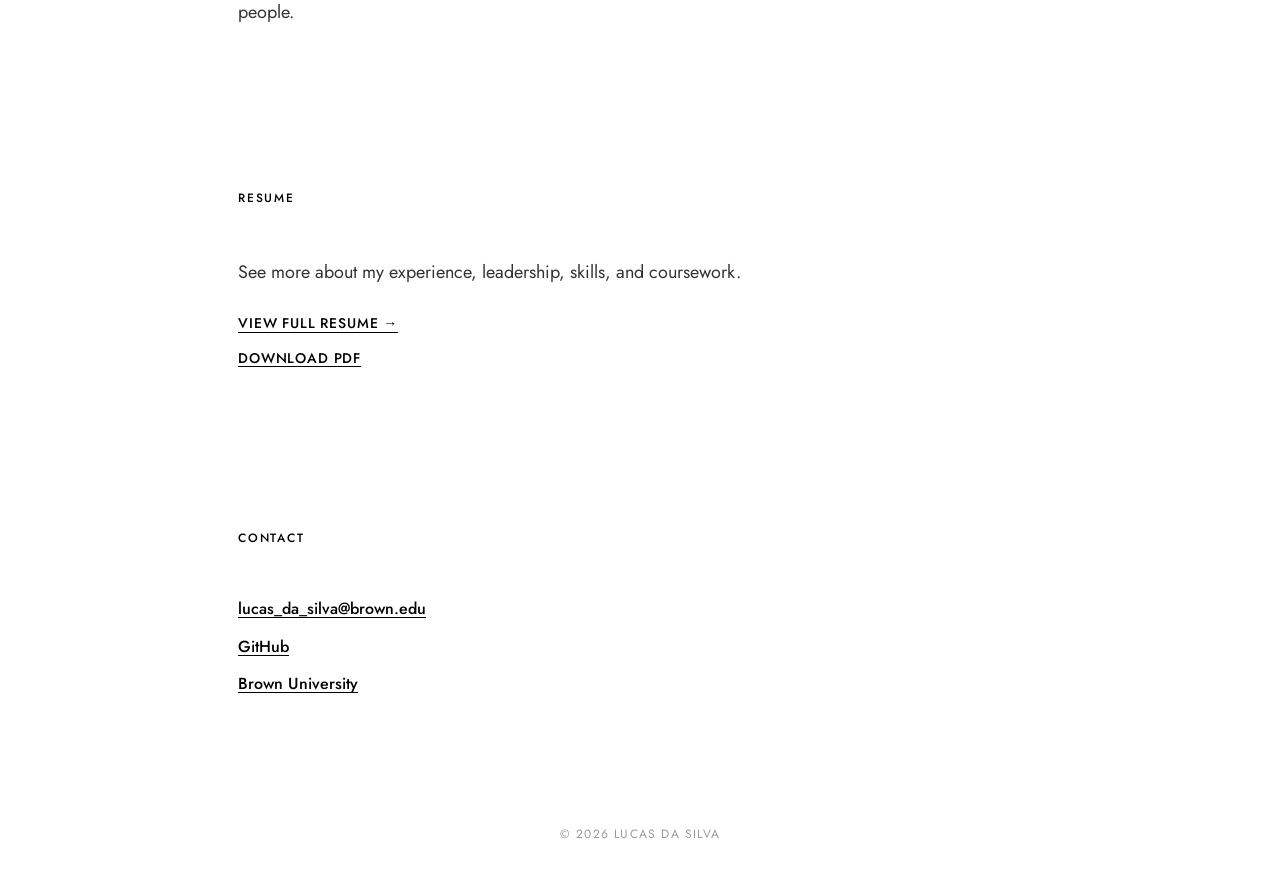
==== commit 5df5de87: "Wording: invite Muse visitors to join the waitlist. Co-authored-by: Cursor <cursoragent@cursor.com>" ====
--- a/index.html
+++ b/index.html
@@ -64,7 +64,7 @@
           <p class="project-desc">
             Fan investment platform for artists — revenue shares with verification and
             structured pricing. Currently under development with cofounders.
-            Feel free to sign up if you find it interesting.
+            Feel free to join the waitlist if you find it interesting.
           </p>
           <a href="https://lucasdasilva8.github.io/Muse/" class="project-link" target="_blank" rel="noopener noreferrer">View project</a>
         </article>
